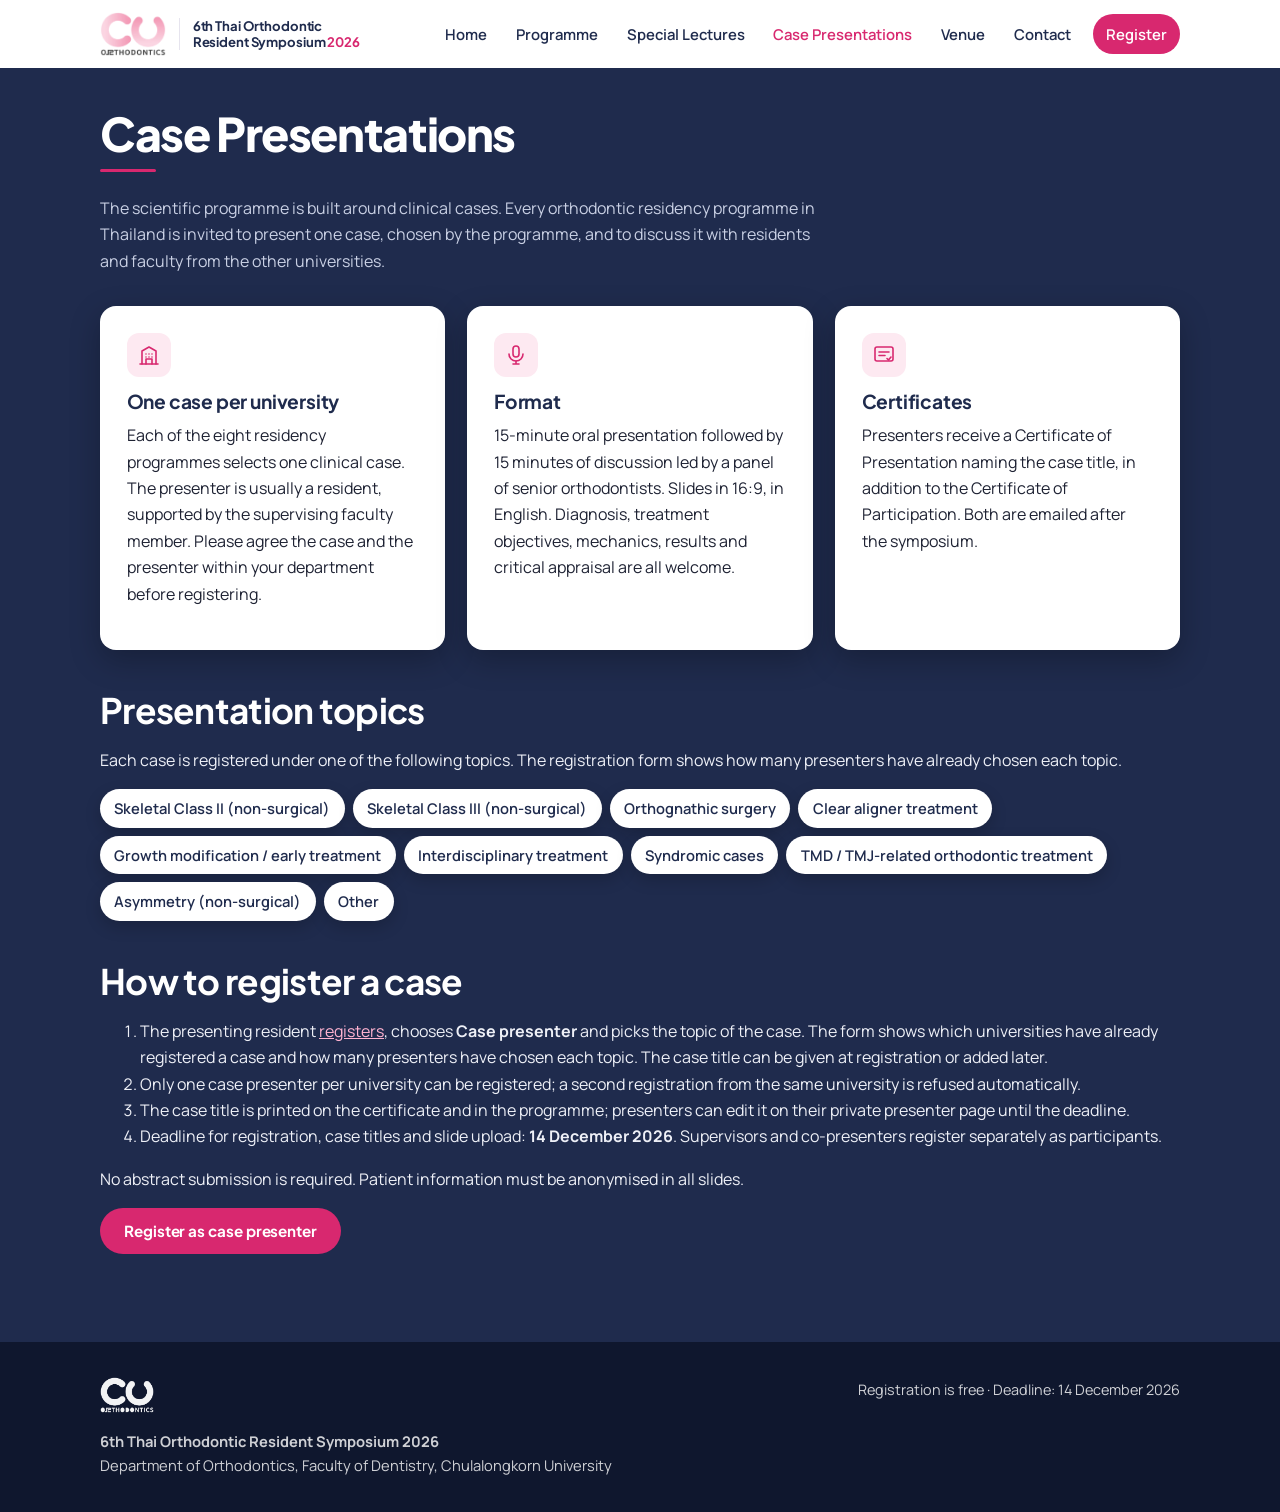
==== call.html @ 27dbf8e5 "Position options: Higher Graduate Diploma years 1-3 Co-Authored-By: Claude Fable 5.1 <noreply@anthro" ====
<!DOCTYPE html>
<html lang="en">
<head>
<meta charset="utf-8">
<meta name="viewport" content="width=device-width, initial-scale=1">
<title>Case Presentations · 6th Thai Orthodontic Resident Symposium 2026</title>
<meta name="description" content="6th Thai Orthodontic Resident Symposium 2026, Department of Orthodontics, Faculty of Dentistry, Chulalongkorn University. Free registration.">
<link rel="icon" type="image/png" href="assets/favicon.png">
<link rel="preconnect" href="https://fonts.googleapis.com">
<link href="https://fonts.googleapis.com/css2?family=Plus+Jakarta+Sans:wght@500;600;700;800&family=Manrope:wght@400;500;600;700&family=Cormorant+Garamond:ital,wght@0,600;1,500&display=swap" rel="stylesheet">
<script>if(!matchMedia("(prefers-reduced-motion: reduce)").matches&&"IntersectionObserver" in window){document.documentElement.classList.add("js");setTimeout(function(){document.documentElement.classList.remove("js")},3000)}</script>
<link rel="stylesheet" href="css/style.css?v=20261009a">
</head>
<body>
<header class="site-header">
  <div class="wrap nav-wrap">
    <a class="brand" href="index.html"><img src="assets/orthocu-600.png" alt="OrthoCU, Department of Orthodontics, Chulalongkorn University"><span>6th Thai Orthodontic<br>Resident Symposium <b>2026</b></span></a>
    <button class="nav-toggle" aria-label="Menu" aria-expanded="false"><svg viewBox="0 0 24 24" width="22" height="22" fill="none" stroke="currentColor" stroke-width="2" stroke-linecap="round" aria-hidden="true"><path d="M4 7h16M4 12h16M4 17h16"/></svg></button>
    <nav class="nav">
      <a href="index.html">Home</a>
      <a href="programme.html">Programme</a>
      <a href="speakers.html">Special Lectures</a>
      <a href="call.html">Case Presentations</a>
      <a href="venue.html">Venue</a>
      <a href="contact.html">Contact</a>
      <a href="register.html" class="btn-nav">Register</a>
    </nav>
  </div>
</header>
<section class="page-title"><div class="wrap">
  <h1>Case Presentations</h1>
  <p>The scientific programme is built around clinical cases. Every orthodontic residency programme in Thailand is invited to present one case, chosen by the programme, and to discuss it with residents and faculty from the other universities.</p>
</div></section>
<section style="padding-top:0"><div class="wrap">
  <div class="grid reveal-group">
    <div class="card"><div class="icon"><svg class="ico" viewBox="0 0 24 24" fill="none" stroke="currentColor" stroke-width="1.6" stroke-linecap="round" stroke-linejoin="round" aria-hidden="true"><path d="M3 21h18"/><path d="M5 21V8l7-4 7 4v13"/><path d="M9 21v-5h6v5"/><path d="M9 11h.01M12 11h.01M15 11h.01M9 14h.01M12 14h.01M15 14h.01"/></svg></div><h3>One case per university</h3>
      <p>Each of the eight residency programmes selects one clinical case. The presenter is usually a resident, supported by the supervising faculty member. Please agree the case and the presenter within your department before registering.</p></div>
    <div class="card"><div class="icon"><svg class="ico" viewBox="0 0 24 24" fill="none" stroke="currentColor" stroke-width="1.6" stroke-linecap="round" stroke-linejoin="round" aria-hidden="true"><rect x="9" y="3" width="6" height="11" rx="3"/><path d="M5 11a7 7 0 0 0 14 0"/><path d="M12 18v3M9 21h6"/></svg></div><h3>Format</h3>
      <p>15-minute oral presentation followed by 15 minutes of discussion led by a panel of senior orthodontists. Slides in 16:9, in English. Diagnosis, treatment objectives, mechanics, results and critical appraisal are all welcome.</p></div>
    <div class="card"><div class="icon"><svg class="ico" viewBox="0 0 24 24" fill="none" stroke="currentColor" stroke-width="1.6" stroke-linecap="round" stroke-linejoin="round" aria-hidden="true"><rect x="3" y="4" width="18" height="14" rx="2"/><path d="M7 9h10M7 12.5h6"/><path d="M15 15.5l1.5 1.5L19 14"/></svg></div><h3>Certificates</h3>
      <p>Presenters receive a Certificate of Presentation naming the case title, in addition to the Certificate of Participation. Both are emailed after the symposium.</p></div>
  </div>

  <h2 style="margin-top:2.5rem">Presentation topics</h2>
  <p>Each case is registered under one of the following topics. The registration form shows how many presenters have already chosen each topic.</p>
  <ul class="topics">
    <li>Skeletal Class II (non-surgical)</li>
    <li>Skeletal Class III (non-surgical)</li>
    <li>Orthognathic surgery</li>
    <li>Clear aligner treatment</li>
    <li>Growth modification / early treatment</li>
    <li>Interdisciplinary treatment</li>
    <li>Syndromic cases</li>
    <li>TMD / TMJ-related orthodontic treatment</li>
    <li>Asymmetry (non-surgical)</li>
    <li>Other</li>
  </ul>

  <h2 style="margin-top:2.5rem">How to register a case</h2>
  <ol>
    <li>The presenting resident <a href="register.html">registers</a>, chooses <strong>Case presenter</strong> and picks the topic of the case. The form shows which universities have already registered a case and how many presenters have chosen each topic. The case title can be given at registration or added later.</li>
    <li>Only one case presenter per university can be registered; a second registration from the same university is refused automatically.</li>
    <li>The case title is printed on the certificate and in the programme; presenters can edit it on their private presenter page until the deadline.</li>
    <li>Deadline for registration, case titles and slide upload: <strong><span data-config="CASE_TITLE_DEADLINE"></span></strong>. Supervisors and co-presenters register separately as participants.</li>
  </ol>
  <p>No abstract submission is required. Patient information must be anonymised in all slides.</p>
  <p><a class="btn navy" href="register.html">Register as case presenter</a></p>
</div></section>
<footer class="site-footer">
  <div class="wrap">
    <div>
      <img class="footer-logo" src="assets/orthocu-white.png" alt="OrthoCU"><br>
      <strong>6th Thai Orthodontic Resident Symposium 2026</strong><br>
      Department of Orthodontics, Faculty of Dentistry, Chulalongkorn University
    </div>
    <div>
      <span data-contact>Questions? <a data-mailto href="#"></a><br></span>
      <span class="small">Registration is free · Deadline: <span data-config="REGISTRATION_DEADLINE"></span></span>
    </div>
  </div>
</footer>
<script src="js/config.js?v=20261009a"></script>
<script src="js/main.js?v=20261009a"></script>

</body>
</html>
---- css/style.css ----
/* 6th Thai Orthodontic Resident Symposium 2026 — shared stylesheet. Colours match the certificate design. */
:root {
  /* Poster palette: hot pink + deep navy. Older presets remain below for the prototype switcher. */
  --navy: #1f2b4d;        /* primary: deep navy (headings, table headers, nav button) */
  --navy-dark: #141d36;
  --pink: #d8286f;        /* hot pink accent (poster), deep enough for white text */
  --pink-deep: #b8135e;   /* pink for small text on white or blush */
  --pink-soft: #ffb3d1;
  --gold: #d8286f;        /* primary call-to-action now pink, as on the poster */
  --cream: #fffbf9;
  --blush: #fde9f1;
  --ink: #1e2233;
  --muted: #5f6478;
  --line: #e6e4ee;
  --bg: #f7f7fb;
  --error: #b3261e;
  --ok: #1e7f4f;
  --hero-a: #c9175e; --hero-b: #dc2f7a; --hero-c: #e6549a;   /* pink header band, like the poster (no pastel end) */
  --footer: #141d36;
  --soft: #ffc2da;
  --radius: 14px;
  --shadow: 0 6px 24px rgba(31, 43, 77, .12);
}
/* ---- variant: same pink & navy on a light page (data-theme="light"); the default (no attribute) is the poster layout with a navy page ---- */
html[data-theme="light"] { --hero-a: #c9175e; --hero-b: #dc2f7a; --hero-c: #e6549a; }
html[data-theme="light"] .hero .btn { background: var(--navy); }
html[data-theme="light"] .btn.navy { background: var(--pink); }
html[data-theme="light"] th { background: var(--pink); }
html[data-theme="light"] .site-header a, html[data-theme="light"] .brand { color: var(--navy); }
html[data-theme="light"] .nav a.active { color: var(--pink); }
html[data-theme="light"] .nav a.btn-nav { background: var(--pink); color: #fff; }

* { box-sizing: border-box; }
html { scroll-behavior: smooth; }
body {
  margin: 0; color: var(--ink); background: var(--bg);
  font: 16px/1.65 "Manrope", -apple-system, BlinkMacSystemFont, "Segoe UI", Roboto, Helvetica, Arial, sans-serif;
}
h1, h2, h3 { font-family: "Plus Jakarta Sans", "Manrope", -apple-system, sans-serif; color: var(--navy); line-height: 1.12; margin: 0 0 .5em; letter-spacing: -0.02em; }
h1 { font-size: clamp(2rem, 4vw, 2.9rem); font-weight: 800; letter-spacing: -0.03em; }
.hero h1 .year { color: var(--soft); font-weight: 600; }
h2 { font-size: clamp(1.6rem, 3.2vw, 2.2rem); font-weight: 700; }
h3 { font-size: 1.2rem; font-weight: 700; letter-spacing: -0.01em; }
p { margin: 0 0 1em; }
a { color: var(--navy); }
.wrap { width: min(1080px, 92%); margin: 0 auto; }
.muted { color: var(--muted); }
.small { font-size: .9rem; }

/* header / nav */
.site-header { background: #fff; border-bottom: 1px solid var(--line); position: sticky; top: 0; z-index: 20; }
.nav-wrap { display: flex; align-items: center; justify-content: space-between; min-height: 68px; gap: 1rem; }
.brand { display: flex; align-items: center; gap: .8rem; text-decoration: none; color: var(--navy); font-family: "Plus Jakarta Sans", sans-serif; font-size: .82rem; font-weight: 700; letter-spacing: -0.01em; line-height: 1.2; }
.brand span { padding-left: .8rem; border-left: 1px solid var(--line); }
.brand img { height: 44px; width: auto; }
.brand b { color: var(--pink); font-weight: 700; }
.nav { display: flex; gap: .2rem; align-items: center; }
.nav a { text-decoration: none; color: var(--navy); padding: .5rem .8rem; border-radius: 999px; font-weight: 600; font-size: .93rem; }
.nav a:hover { background: var(--bg); }
.nav a.active { color: var(--pink); }
.nav a.btn-nav { background: var(--navy); color: #fff; margin-left: .4rem; }
.nav a.btn-nav:hover { background: var(--navy-dark); }
.nav-toggle { display: none; align-items: center; justify-content: center; width: 44px; height: 40px; padding: 0; background: none; border: 1px solid var(--line); border-radius: 8px; color: var(--navy); cursor: pointer; }
.nav-toggle svg { display: block; }
@media (max-width: 960px) {
  .brand { font-size: .78rem; max-width: 70%; }
  .brand img { height: 38px; }
  .nav-toggle { display: flex; }
  .nav { display: none; position: absolute; left: 0; right: 0; top: 100%; background: #fff; flex-direction: column; align-items: stretch; padding: .6rem 4%; border-bottom: 1px solid var(--line); box-shadow: var(--shadow); }
  .nav.open { display: flex; }
  .nav a.btn-nav { margin: .4rem 0 0; text-align: center; }
}

/* hero */
.hero { background: linear-gradient(135deg, var(--hero-a) 0%, var(--hero-b) 55%, var(--hero-c) 100%); color: #fff; padding: clamp(3rem, 8vw, 6rem) 0; position: relative; overflow: hidden; }
.hero::after { display: none; }
.hero .eyebrow { text-transform: uppercase; letter-spacing: .18em; font-size: .74rem; font-weight: 600; color: var(--soft); margin-bottom: 1.1rem; }
.hero h1 { color: #fff; }
.hero .lead { font-size: 1.15rem; max-width: 620px; color: rgba(255,255,255,.88); font-weight: 400; }
.hero .meta { display: flex; flex-wrap: wrap; gap: 1.6rem; margin: 1.6rem 0 2rem; font-size: 1.05rem; }
.hero .meta span { display: flex; gap: .5rem; align-items: center; }
.btn { display: inline-block; text-align: center; line-height: 1.3; padding: .8rem 1.5rem; border-radius: 999px; background: var(--gold); color: #fff; font-weight: 700; font-family: "Plus Jakarta Sans", sans-serif; text-decoration: none; border: 0; cursor: pointer; font-size: .95rem; letter-spacing: -0.005em; }
.btn:hover { background: #c92a6d; }
.btn.secondary { background: transparent; border: 1.5px solid rgba(255,255,255,.7); color: #fff; }
.btn.outline { background: #fff; border: 1.5px solid var(--navy); color: var(--navy); }
.btn.outline:hover { background: var(--blush); }
.btn.danger { background: #b3261e; color: #fff; }
.btn.danger:hover { background: #8f1d17; }
.btn.small { padding: .45rem .9rem; font-size: .88rem; }
.stack-btns { display: grid; gap: .5rem; }
form.reg fieldset { min-width: 0; }                                   /* fieldsets default to min-content width and can overflow on phones */
input[type=file] { width: 100%; max-width: 100%; }
#presenterForm, #attendanceCard { margin-top: 1.6rem; }
.refreshing { opacity: .6; font-size: .85rem; }
.stack-btns .btn { width: 100%; }
.row { display: grid; grid-template-columns: 1fr 1fr 1fr; gap: 1rem; }
@media (max-width: 600px) { .row { grid-template-columns: 1fr; } }
.hero-actions { display: flex; flex-wrap: wrap; gap: .6rem; align-items: center; }
.btn.secondary:hover { background: rgba(255,255,255,.12); }
.btn.navy { background: var(--navy); }
.btn.navy:hover { background: var(--navy-dark); }
.btn[disabled] { opacity: .6; cursor: wait; }

/* sections & cards */
section { padding: clamp(2.5rem, 6vw, 4.5rem) 0; }
section.alt { background: var(--blush); border-top: 1px solid var(--line); border-bottom: 1px solid var(--line); }
.section-title { text-align: center; margin-bottom: 2rem; }
.section-title .rule { width: 60px; height: 3px; background: linear-gradient(90deg, var(--pink), var(--gold)); margin: .6rem auto 0; }
.grid { display: grid; gap: 1.4rem; grid-template-columns: repeat(auto-fit, minmax(240px, 1fr)); }
.card { background: #fff; border: 1px solid var(--line); border-radius: 16px; padding: 1.6rem; box-shadow: var(--shadow); }
.card h3 { margin-top: 0; }
.card .icon { width: 44px; height: 44px; border-radius: 12px; background: var(--blush); color: var(--pink); display: flex; align-items: center; justify-content: center; margin-bottom: .9rem; }
.card .icon .ico { width: 24px; height: 24px; }
.hero .meta .ico { width: 18px; height: 18px; color: var(--soft); flex: none; }
.page-title { padding: 2.5rem 0 1rem; }
.page-title p { color: var(--muted); max-width: 720px; }

/* tables */
table { width: 100%; border-collapse: collapse; background: #fff; border-radius: var(--radius); overflow: hidden; box-shadow: var(--shadow); }
th, td { padding: .8rem 1rem; text-align: left; border-bottom: 1px solid var(--line); vertical-align: top; }
th { background: var(--navy-dark); color: #fff; font-weight: 700; font-family: "Plus Jakarta Sans", sans-serif; font-size: .92rem; border-bottom: 0; }
table.dates th { width: 42%; }
tr:last-child td { border-bottom: 0; }
td.time { white-space: nowrap; color: var(--muted); width: 8.5rem; }
.table-wrap { overflow-x: auto; }

/* forms */
.form-layout { display: grid; grid-template-columns: minmax(0, 1fr) 320px; gap: 2rem; align-items: start; }
@media (max-width: 900px) { .form-layout { grid-template-columns: 1fr; } .preview { position: static !important; order: -1; } .cert-preview { max-width: 420px; margin: 0 auto; } }
form.reg { background: #fff; border: 1px solid var(--line); border-radius: var(--radius); padding: 1.8rem; box-shadow: var(--shadow); }
fieldset { border: 0; padding: 0; margin: 0 0 1.6rem; }
legend { font-family: "Plus Jakarta Sans", sans-serif; font-size: 1.15rem; color: var(--navy); font-weight: 700; margin-bottom: .8rem; letter-spacing: -0.01em; }
.row { display: grid; gap: 1rem; grid-template-columns: repeat(auto-fit, minmax(200px, 1fr)); margin-bottom: 1rem; }
.field { display: flex; flex-direction: column; gap: .3rem; margin-bottom: 1rem; }
.row .field { margin-bottom: 0; }
label { font-weight: 600; font-size: .92rem; }
label .req { color: var(--error); }
.hint { font-size: .85rem; color: var(--muted); }
input[type=text], input[type=email], input[type=tel], select, textarea {
  font: inherit; padding: .65rem .8rem; border: 1px solid #c9ced6; border-radius: 8px; background: #fff; color: var(--ink); width: 100%;
}
input:focus, select:focus, textarea:focus { outline: 2px solid rgba(142,42,85,.25); border-color: var(--navy); }
input.invalid, select.invalid { border-color: var(--error); }
.radios { display: grid; gap: .6rem; }
.radios label { display: flex; gap: .6rem; align-items: flex-start; font-weight: 500; padding: .7rem .9rem; border: 1px solid var(--line); border-radius: 8px; cursor: pointer; }
.radios label:has(input:checked) { border-color: var(--navy); background: var(--blush); }
.radios input { margin-top: .25rem; }
.check { display: flex; gap: .6rem; align-items: flex-start; font-weight: 500; }
.check input { margin-top: .3rem; }
.field-error { color: var(--error); font-size: .85rem; display: none; }
.field.show-error .field-error { display: block; }
[hidden] { display: none !important; }
.hp { position: absolute; left: -9999px; top: -9999px; height: 0; width: 0; opacity: 0; }

/* certificate preview */
.preview { position: sticky; top: 90px; }
.cert-preview { background: var(--cream); border: 3px double var(--navy); padding: 1.4rem 1rem; text-align: center; border-radius: 4px; }
.cert-preview .org { font-size: .62rem; letter-spacing: .18em; text-transform: uppercase; color: var(--navy); margin-bottom: .6rem; }
.cert-preview .ct { font-family: "Cormorant Garamond", Georgia, serif; font-size: 1.25rem; color: var(--navy); font-weight: 600; }
.cert-preview .lead-line { font-style: italic; font-size: .8rem; color: #555; margin: .5rem 0 .2rem; }
.cert-preview .pname { font-family: "Cormorant Garamond", Georgia, serif; font-size: 1.6rem; color: var(--navy); font-weight: 600; min-height: 1.4em; word-break: break-word; }
.cert-preview .puni { font-style: italic; color: #444; font-size: .95rem; min-height: 1.3em; }
.cert-preview .placeholder { color: #aaa; }

/* status boxes */
.notice { padding: .9rem 1rem; border-radius: 8px; margin-bottom: 1rem; border: 1px solid; }
.notice.error { background: #fdecea; border-color: #f2b8b5; color: var(--error); }
.notice.info { background: var(--blush); border-color: #e8c9d6; color: var(--navy); }
.success { background: #fff; border: 1px solid var(--line); border-radius: var(--radius); padding: 2rem; box-shadow: var(--shadow); }
.success .big { font-size: 1.8rem; color: var(--ok); font-family: "Plus Jakarta Sans", sans-serif; font-weight: 700; }
.success dl { display: grid; grid-template-columns: max-content 1fr; gap: .4rem 1.2rem; margin: 1rem 0; }
.success dt { color: var(--muted); }
.success dd { margin: 0; font-weight: 600; }
.closed { text-align: center; padding: 3rem 1rem; }

/* footer */
.site-footer { background: var(--footer); color: rgba(255,255,255,.8); padding: 2.2rem 0; margin-top: 2rem; font-size: .92rem; }
.site-footer .wrap { display: flex; flex-wrap: wrap; justify-content: space-between; gap: 1rem; }
.site-footer a { color: var(--soft); }

/* ---- motion (subtle; disabled for users who prefer reduced motion) ---- */
.hero .eyebrow, .hero h1, .hero .lead, .hero .meta, .hero .hero-actions, .hero .countdown {
  animation: rise .7s cubic-bezier(.2,.7,.2,1) both;
}
.hero h1 { animation-delay: .08s; }
.hero .lead { animation-delay: .16s; }
.hero .meta { animation-delay: .24s; }
.hero .hero-actions { animation-delay: .32s; }
.hero .countdown { animation-delay: .4s; }
@keyframes rise { from { opacity: 0; transform: translateY(14px); } to { opacity: 1; transform: none; } }
.hero::after { animation: drift 18s ease-in-out infinite alternate; }
@keyframes drift { from { transform: translate(0, 0) scale(1); } to { transform: translate(-30px, -20px) scale(1.06); } }

.reveal { opacity: 0; transform: translateY(18px); transition: opacity .6s ease, transform .6s cubic-bezier(.2,.7,.2,1); }
.reveal.in { opacity: 1; transform: none; }
.card { transition: transform .25s ease, box-shadow .25s ease; }
.card:hover { transform: translateY(-4px); box-shadow: 0 14px 34px rgba(142, 42, 85, .16); }
.btn { transition: background .2s ease, transform .15s ease; }
.btn:hover { transform: translateY(-1px); }
.nav a { transition: background .2s ease, color .2s ease; }
.section-title .rule { transform-origin: center; transition: transform .6s ease .2s; }
.reveal:not(.in) .section-title .rule { transform: scaleX(0); }

.countdown { display: flex; gap: .8rem; margin-top: 2rem; }
.countdown div { background: rgba(255,255,255,.12); border: 1px solid rgba(255,255,255,.22); border-radius: 10px; padding: .6rem .9rem; min-width: 72px; text-align: center; backdrop-filter: blur(4px); }
.countdown b { display: block; font-family: "Plus Jakarta Sans", sans-serif; font-size: 1.6rem; line-height: 1; font-weight: 700; font-variant-numeric: tabular-nums; }
.countdown span { font-size: .7rem; letter-spacing: .12em; text-transform: uppercase; color: rgba(255,255,255,.8); }
.countdown b.tick { animation: tick .35s ease; }
@keyframes tick { from { transform: translateY(-4px); opacity: .4; } to { transform: none; opacity: 1; } }

@media (prefers-reduced-motion: reduce) {
  .hero *, .hero::after, .reveal, .card, .btn, .countdown b { animation: none !important; transition: none !important; opacity: 1 !important; transform: none !important; }
}

/* ---- small screens ---- */
@media (max-width: 600px) {
  .hero { padding: 2.6rem 0 4.2rem; }
  .hero .meta { gap: .7rem; margin: 1.3rem 0 1.5rem; }
  .hero-actions { flex-direction: column; align-items: stretch; }
  .hero-actions .btn { text-align: center; }
  .countdown { gap: .5rem; }
  .countdown div { min-width: 0; flex: 1; padding: .55rem .4rem; }
  .countdown b { font-size: 1.35rem; }
  section { padding: 2.2rem 0; }
  form.reg { padding: 1.2rem; }
  .row { grid-template-columns: 1fr; }
  .row .field[style*="max-width"] { max-width: none !important; }
  th, td { padding: .65rem .7rem; font-size: .92rem; }
  .site-footer .wrap { flex-direction: column; }
  .success dl { grid-template-columns: 1fr; gap: .1rem .5rem; }
  .success dt { margin-top: .5rem; }
}

/* programme table becomes stacked cards on phones */
@media (max-width: 600px) {
  table.stack, table.stack tbody, table.stack tr, table.stack td { display: block; width: 100%; }
  table.stack thead { display: none; }
  table.stack tr { padding: .8rem 1rem; border-bottom: 1px solid var(--line); }
  table.stack tr:last-child { border-bottom: 0; }
  table.stack td { padding: 0; border: 0; }
  table.stack td.time { width: auto; font-size: .78rem; font-weight: 700; letter-spacing: .06em; color: var(--pink); margin-bottom: .2rem; }
  table.stack td:nth-child(3):not(:empty) { color: var(--muted); font-size: .92rem; margin-top: .15rem; }
}

/* case pick list */
.case-list { list-style: none; margin: .6rem 0 0; padding: 0; display: grid; gap: .45rem; }
.case-list li { display: flex; justify-content: space-between; align-items: center; gap: .8rem; padding: .6rem .8rem; border: 1px solid var(--line); border-radius: 10px; background: #fff; cursor: pointer; font-size: .92rem; transition: border-color .2s, background .2s; }
.case-list li:hover { border-color: var(--pink); }
.case-list.status li { cursor: default; }
.case-list .case-title { display: flex; flex-direction: column; gap: .15rem; }
.case-list .others { font-size: .8rem; color: var(--muted); font-weight: 500; }
ul.topics { list-style: none; padding: 0; margin: .8rem 0 0; display: flex; flex-wrap: wrap; gap: .5rem; }
ul.topics li { background: #fff; color: var(--navy); border-radius: 999px; padding: .45rem .9rem; font-weight: 600; font-size: .92rem; box-shadow: 0 6px 16px rgba(0,0,0,.18); }
.case-list.status li.na .case-title { color: var(--muted); }
.case-list.status li:hover { border-color: var(--line); }
.case-list li.selected { border-color: var(--navy); background: var(--blush); }
.case-list .badge { flex: none; font-size: .72rem; font-weight: 700; letter-spacing: .03em; padding: .25rem .6rem; border-radius: 999px; white-space: nowrap; }
.badge.free { background: #e6f4ec; color: var(--ok); }
.badge.taken { background: #fde9f1; color: var(--navy); }
.badge.na { background: #eee; color: #777; }
@media (max-width: 600px) { .case-list li { flex-direction: column; align-items: flex-start; gap: .3rem; } }

/* presenter page */
.notice.ok { background: #e6f4ec; border-color: #bfe3cd; color: var(--ok); }
dl.details { display: grid; grid-template-columns: max-content 1fr; gap: .35rem 1rem; margin: 0 0 1.2rem; font-size: .95rem; }
dl.details dt { color: var(--muted); } dl.details dd { margin: 0; font-weight: 600; }
textarea { resize: vertical; }
input[type=file] { font: inherit; font-size: .92rem; padding: .5rem 0; }
.progress { height: 6px; background: var(--line); border-radius: 999px; overflow: hidden; margin-top: .8rem; }
.progress div { height: 100%; width: 0; background: linear-gradient(90deg, var(--navy), var(--pink)); transition: width .4s ease; }
.cert-preview .pbody { font-size: .78rem; color: #333; margin-top: .6rem; line-height: 1.4; }
.cert-preview .pbody em { color: var(--navy); font-weight: 600; }
.checklist { margin-top: 1rem; padding: 1.1rem 1.2rem; }
.checklist h3 { font-size: 1rem; margin-bottom: .5rem; }
.checklist ul { list-style: none; margin: 0 0 .6rem; padding: 0; display: grid; gap: .35rem; font-size: .92rem; }
.checklist .dot { display: inline-block; width: 12px; height: 12px; border-radius: 50%; border: 2px solid var(--line); vertical-align: -1px; margin-right: .4rem; }
.checklist li.done { color: var(--ok); } .checklist li.done .dot { background: var(--ok); border-color: var(--ok); }

/* venue & travel */
.venue-grid { display: grid; grid-template-columns: minmax(0, 1fr) minmax(0, 1.3fr); gap: 1.6rem; align-items: stretch; }
@media (max-width: 900px) { .venue-grid { grid-template-columns: 1fr; } }
.map-wrap { border-radius: 16px; overflow: hidden; box-shadow: var(--shadow); min-height: 320px; background: var(--blush); }
.map-wrap iframe { width: 100%; height: 100%; min-height: 320px; border: 0; display: block; }
.thai-address { background: var(--blush); border-radius: 10px; padding: .7rem .9rem; font-size: 1.05rem; line-height: 1.5; }
.price { font-weight: 700; color: var(--navy); letter-spacing: .05em; }
table.hotels td:last-child { white-space: nowrap; }
table.hotels td:last-child a { margin: 0 .1rem; }
@media (max-width: 600px) {
  table.stack td[data-label]:not([data-label=""])::before { content: attr(data-label); display: block; font-size: .72rem; letter-spacing: .06em; text-transform: uppercase; color: var(--muted); margin-top: .35rem; }
  table.hotels td:first-child::before { display: none !important; }
  table.hotels td:last-child { margin-top: .4rem; }
}

table.hotels tr.group td { background: var(--blush); color: var(--navy); font-weight: 700; font-size: .85rem; letter-spacing: .04em; text-transform: uppercase; padding: .55rem 1rem; }
@media (max-width: 600px) { table.hotels tr.group { padding: 0; } table.hotels tr.group td { padding: .5rem 1rem; } }

.stay-grid { display: grid; grid-template-columns: repeat(auto-fit, minmax(280px, 1fr)); gap: 1.4rem; }

/* hero illustration: maxillary arch with brackets and archwire */
.hero .wrap { position: relative; z-index: 1; }
.hero-art { position: absolute; right: -8%; top: 50%; transform: translateY(-50%); width: min(64%, 720px); color: #fff; opacity: .30; pointer-events: none; z-index: 0; }
.hero .wrap > *:not(.hero-art) { position: relative; z-index: 1; }
.hero-art .arch { width: 100%; height: auto; display: block; }
.hero-art .teeth rect, .hero-art .teeth path { stroke-dasharray: 1; stroke-dashoffset: 1; animation: draw .9s cubic-bezier(.4,0,.2,1) forwards; animation-delay: calc(.15s + var(--i, 0) * .06s); }
.hero-art .brackets rect, .hero-art .brackets path { stroke: var(--soft); stroke-dasharray: 1; stroke-dashoffset: 1; animation: draw .5s ease forwards; animation-delay: calc(1.1s + var(--i, 0) * .05s); }
.hero-art .wire { stroke: var(--soft); stroke-dasharray: 1; stroke-dashoffset: 1; animation: draw 1.8s cubic-bezier(.4,0,.2,1) forwards; animation-delay: 1.8s; }
.hero-art .midline { opacity: 0; animation: fadein .8s ease forwards; animation-delay: 3.2s; }
@keyframes draw { to { stroke-dashoffset: 0; } }
@keyframes fadein { to { opacity: .35; } }
@media (max-width: 1100px) { .hero-art { width: 60%; opacity: .26; right: -12%; } }
@media (max-width: 900px) {
  /* big watermark behind the text, anchored to the right edge so about half the arch shows */
  .hero-art { position: absolute; right: -52vw; top: 8%; transform: none; width: 120vw; opacity: .26; }
}
@media (max-width: 600px) {
  .hero-art { right: -58vw; top: 6%; width: 130vw; opacity: .24; }
}
@media (prefers-reduced-motion: reduce) { .hero-art * { animation: none !important; stroke-dashoffset: 0 !important; opacity: 1; } }

.form-layout.single { grid-template-columns: minmax(0, 760px); justify-content: center; }

.footer-logo { height: 36px; width: auto; opacity: .95; margin-bottom: .6rem; }

/* inner pages: title band entrance (same motion as the hero) */
.page-title h1, .page-title p { animation: rise .7s cubic-bezier(.2,.7,.2,1) both; }
.page-title p { animation-delay: .1s; }
.page-title h1::after { content: ""; display: block; width: 56px; height: 3px; margin-top: .55rem; border-radius: 2px; background: linear-gradient(90deg, var(--pink), var(--gold)); transform-origin: left; animation: grow .6s ease .35s both; }
@keyframes grow { from { transform: scaleX(0); } to { transform: scaleX(1); } }
table.stack tbody tr.reveal { transform: translateY(10px); }
table.stack tbody tr.reveal.in { transform: none; }
@media (prefers-reduced-motion: reduce) { .page-title h1, .page-title p, .page-title h1::after { animation: none !important; } }

/* hide animated items from the first paint (only when the reveal script will run; html.js is dropped after 3 s as a safety net) */
.js :is(section:not(.hero):not(.page-title) .wrap > *, .card, table.stack tbody tr, form.reg fieldset, .checklist):not(.in):not(.noanim) { opacity: 0; }

/* speakers */
.speakers { display: grid; grid-template-columns: repeat(auto-fit, minmax(300px, 1fr)); gap: 1.6rem; }
.speaker { text-align: center; padding: 2rem 1.6rem 1.8rem; }
.speaker .photo { width: 150px; height: 150px; border-radius: 50%; margin: 0 auto 1rem; overflow: hidden; border: 5px solid var(--pink); box-shadow: 0 8px 24px rgba(230,53,127,.25); background: var(--blush); display: flex; align-items: center; justify-content: center; font-family: "Plus Jakarta Sans", sans-serif; font-weight: 800; font-size: 2.4rem; color: var(--pink); }
.speaker .photo { position: relative; }
.speaker .photo img { position: absolute; inset: 0; width: 100%; height: 100%; object-fit: cover; object-position: 50% 30%; display: block; border-radius: 50%; }
.pill { display: inline-block; background: var(--pink); color: #fff; font-size: .72rem; font-weight: 700; letter-spacing: .08em; text-transform: uppercase; padding: .3rem .8rem; border-radius: 999px; margin-bottom: .6rem; }
.speaker h3 { font-size: 1.35rem; margin-bottom: .1rem; }
.speaker .deg { color: var(--muted); font-weight: 600; margin-bottom: .6rem; }
.speaker .aff { font-size: .9rem; color: var(--muted); line-height: 1.5; margin: 0 0 1rem; }
.speaker .talk { background: var(--blush); border-radius: 12px; padding: .9rem 1rem; font-weight: 600; color: var(--navy); }
.speaker .talk small { display: block; font-weight: 600; font-size: .72rem; letter-spacing: .08em; text-transform: uppercase; color: var(--pink); margin-bottom: .3rem; }
.speaker .time { margin-top: .9rem; font-size: .9rem; color: var(--muted); }
.hero .pill { background: rgba(255,255,255,.16); border: 1px solid rgba(255,255,255,.35); }
table.stack tr.block td { background: var(--blush); }
table.stack tr.block td.time { color: var(--pink); font-weight: 700; }

/* =====================================================================
   Poster layout (default theme only): pink header band, navy page body,
   white panels. Applies when no data-theme attribute is set on <html>.
   ===================================================================== */
html:not([data-theme]) body { background: var(--navy); color: #eef0f7; }
html:not([data-theme]) section.alt { background: #243459; border-color: rgba(255,255,255,.08); }
html:not([data-theme]) h1, html:not([data-theme]) h2 { color: #fff; }
html:not([data-theme]) .page-title p { color: #c9d0e4; }
html:not([data-theme]) .muted, html:not([data-theme]) .hint { color: #b9c2da; }
html:not([data-theme]) :is(.card, form.reg, table, .success, .notice) :is(.muted, .hint) { color: var(--muted); }
html:not([data-theme]) a { color: var(--pink-soft); }
html:not([data-theme]) :is(.card, form.reg, table, .success) { color: var(--ink); }
html:not([data-theme]) :is(.card, form.reg, table, .success) a { color: var(--pink); }
html:not([data-theme]) .site-header { border-bottom: 0; }
html:not([data-theme]) .hero { background: linear-gradient(120deg, rgba(201,23,94,.78) 0%, rgba(220,47,122,.62) 55%, rgba(230,84,154,.55) 100%), url(../assets/hero-sign.webp?v=2) calc(50% + 450px) 100% / auto 88% no-repeat #d8286f; padding-bottom: clamp(5rem, 12vw, 8.5rem); }
@media (min-width: 901px) { html:not([data-theme]) .hero-art { display: none; } }   /* the sign panel takes the arch's place on wide screens */
@media (max-width: 900px) { html:not([data-theme]) .hero { background-size: auto 46%; background-position: right -12% top 6%; } html:not([data-theme]) .hero-art { display: none; } }   /* phones/tablets: sign panel top-right behind the title, arch off to keep it calm */
html:not([data-theme]) .hero-art { opacity: .1; }
.hero { border-bottom: 2px solid var(--navy); }   /* hides the sub-pixel seam under the wave */
html[data-theme="light"] .hero { border-bottom-color: var(--bg); }
.hero-wave { position: absolute; left: 0; right: 0; bottom: -1px; width: 100%; height: clamp(44px, 6.5vw, 90px); display: block; fill: var(--navy); z-index: 0; pointer-events: none; overflow: visible; }
.hero-wave .wire-brackets { filter: drop-shadow(0 1px 2px rgba(0,0,0,.25)); }
html[data-theme="light"] .hero-wave { fill: var(--bg); }
/* poster-style date band (home) */
.glance { padding: 0; margin-top: -1.2rem; position: relative; z-index: 2; }
@media (max-width: 900px) { .glance { margin-top: 1.1rem; } }   /* keep the date band clear of the bracket wire on phones/tablets */
.date-band { background: linear-gradient(120deg, #f7bcd3 0%, #ef8ab7 55%, #e8659f 100%); border-radius: 22px; padding: 1.3rem 1.3rem 1.2rem; color: var(--navy); box-shadow: 0 14px 34px rgba(0,0,0,.28); }
.date-head { display: flex; align-items: center; justify-content: center; gap: .9rem; margin-bottom: 1rem; }
.date-head .day { font-family: "Plus Jakarta Sans", sans-serif; font-weight: 800; font-size: clamp(3.2rem, 8vw, 4.6rem); line-height: .9; color: var(--pink-deep); }
.date-head strong { display: block; font-family: "Plus Jakarta Sans", sans-serif; font-weight: 800; font-size: clamp(1.4rem, 3.4vw, 2rem); line-height: 1.1; color: var(--navy); }
.date-head span { display: block; font-size: .95rem; color: var(--navy); opacity: .85; }
.sessions { display: grid; grid-template-columns: repeat(auto-fit, minmax(260px, 1fr)); gap: .9rem; }
.session { display: flex; gap: .9rem; align-items: center; background: #fff; border-radius: 16px; padding: .9rem 1rem; text-decoration: none; color: var(--ink); transition: transform .2s, box-shadow .2s; }
.session:hover { transform: translateY(-2px); box-shadow: 0 10px 24px rgba(0,0,0,.18); }
.session .sicon { flex: none; width: 46px; height: 46px; border-radius: 50%; background: var(--pink); color: #fff; display: flex; align-items: center; justify-content: center; }
.session .sicon svg { width: 22px; height: 22px; stroke: #fff; }
.session b { display: block; color: var(--pink-deep); font-size: 1.02rem; }
.session strong { display: block; font-family: "Plus Jakarta Sans", sans-serif; font-weight: 800; font-size: 1.12rem; color: var(--pink-deep); line-height: 1.2; }
.session span { display: block; font-size: .88rem; color: var(--muted); margin-top: .1rem; }
html:not([data-theme]) .session, html:not([data-theme]) .session span { color: var(--ink); }
html:not([data-theme]) .session span { color: var(--muted); }

html:not([data-theme]) .hero .eyebrow { color: rgba(255,255,255,.85); }
html:not([data-theme]) .hero h1 .year { color: #fff; opacity: .85; }
html:not([data-theme]) .hero .btn { background: var(--navy); color: #fff; }
html:not([data-theme]) .hero .btn:hover { background: var(--navy-dark); }
html:not([data-theme]) .hero .btn.secondary { background: transparent; border-color: rgba(255,255,255,.8); }
html:not([data-theme]) .hero .btn.secondary:hover { background: rgba(255,255,255,.15); }
html:not([data-theme]) .hero-art { color: #fff; opacity: .2; }
html:not([data-theme]) .hero-art .brackets rect, html:not([data-theme]) .hero-art .brackets path, html:not([data-theme]) .hero-art .wire { stroke: #fff; }
html:not([data-theme]) .countdown div { background: rgba(255,255,255,.18); border-color: rgba(255,255,255,.35); }
html:not([data-theme]) .btn.navy { background: var(--pink); }
html:not([data-theme]) .btn.navy:hover { background: #c92a6d; }
html:not([data-theme]) .section-title .rule { background: var(--pink); }
html:not([data-theme]) .page-title h1::after { background: var(--pink); }
html:not([data-theme]) .card { border-color: transparent; box-shadow: 0 10px 30px rgba(0,0,0,.25); }
html:not([data-theme]) .card .icon { background: var(--blush); color: var(--pink); }
html:not([data-theme]) form.reg { border-color: transparent; box-shadow: 0 10px 30px rgba(0,0,0,.25); }
html:not([data-theme]) table { box-shadow: 0 10px 30px rgba(0,0,0,.25); }
html:not([data-theme]) th { background: var(--pink); border-bottom: 0; }
html:not([data-theme]) table.stack tr.block td { background: var(--blush); }
html:not([data-theme]) .site-footer { background: #0f172e; color: rgba(255,255,255,.8); }
html:not([data-theme]) .site-footer a { color: var(--pink-soft); }
html:not([data-theme]) .speaker .photo { border-color: #fff; box-shadow: 0 0 0 4px var(--pink), 0 10px 26px rgba(0,0,0,.25); }
html:not([data-theme]) .speaker .talk { background: var(--navy); color: #fff; }
html:not([data-theme]) .speaker .talk small { color: var(--pink-soft); }
html:not([data-theme]) .badge.na { background: #eee; color: #777; }
html:not([data-theme]) ol, html:not([data-theme]) ul { color: inherit; }
html:not([data-theme]) .site-header a, html:not([data-theme]) .brand { color: var(--navy); }
html:not([data-theme]) .nav a.active { color: var(--pink); }
html:not([data-theme]) .nav a.btn-nav { background: var(--pink); color: #fff; }
html:not([data-theme]) .nav a.btn-nav:hover { background: #c92a6d; }
html:not([data-theme]) .brand b { color: var(--pink); }
html:not([data-theme]) .brand span { border-left-color: var(--line); }

/* readability fixes (audit 2026-09-16) */
html:not([data-theme]) a.btn, html:not([data-theme]) :is(.card, form.reg, table, .success) a.btn, html[data-theme="light"] a.btn { color: #fff; }
html:not([data-theme]) .btn.outline { color: var(--navy); background: #fff; }
html:not([data-theme]) .hero a.btn.secondary { color: #fff; }
html:not([data-theme]) :is(.card, form.reg, table, .success) a:not(.btn) { color: var(--pink-deep); }
html:not([data-theme]) table.stack tr.block td.time { color: var(--pink-deep); }
html:not([data-theme]) .hero .lead, html:not([data-theme]) .hero .meta { color: #fff; }
html:not([data-theme]) .hero .meta a { color: #fff; }
html[data-theme="light"] .speaker .talk small { color: var(--pink-deep); }
html:not([data-theme]) .case-list .badge.taken { color: var(--pink-deep); }

html[data-theme="light"] .hero .lead, html[data-theme="light"] .hero .meta, html[data-theme="light"] .hero .meta a { color: #fff; }

/* speaker cards: equal height, lecture box aligned across cards */
.speaker { display: flex; flex-direction: column; align-items: center; }
.speaker .aff { flex: 1; align-self: stretch; }
.speaker .talk { align-self: stretch; min-height: 6.2rem; display: flex; flex-direction: column; justify-content: center; }

/* short pages: footer sits at the bottom of the window */
body { display: flex; flex-direction: column; min-height: 100vh; }
body > section, body > header, body > footer { flex-shrink: 0; }
.site-footer { margin-top: auto; }

/* speaker cards share one row grid: every element lines up across the cards */
@supports (grid-template-rows: subgrid) {
  .speakers { grid-auto-rows: auto; }
  .speaker { display: grid; grid-template-rows: subgrid; grid-row: span 7; justify-items: center; align-items: start; row-gap: 0; }
  .speaker .aff, .speaker .talk { justify-self: stretch; }
  .speaker .talk { min-height: 0; }
  .speaker .time { align-self: end; }
}

/* phones: highlighted programme rows are painted as whole cards, not per cell */
@media (max-width: 600px) {
  table.stack tr.block { background: var(--blush); }
  table.stack tr.block td, html:not([data-theme]) table.stack tr.block td { background: transparent; }
  table.stack tr.block td.time { margin-bottom: .3rem; }
}
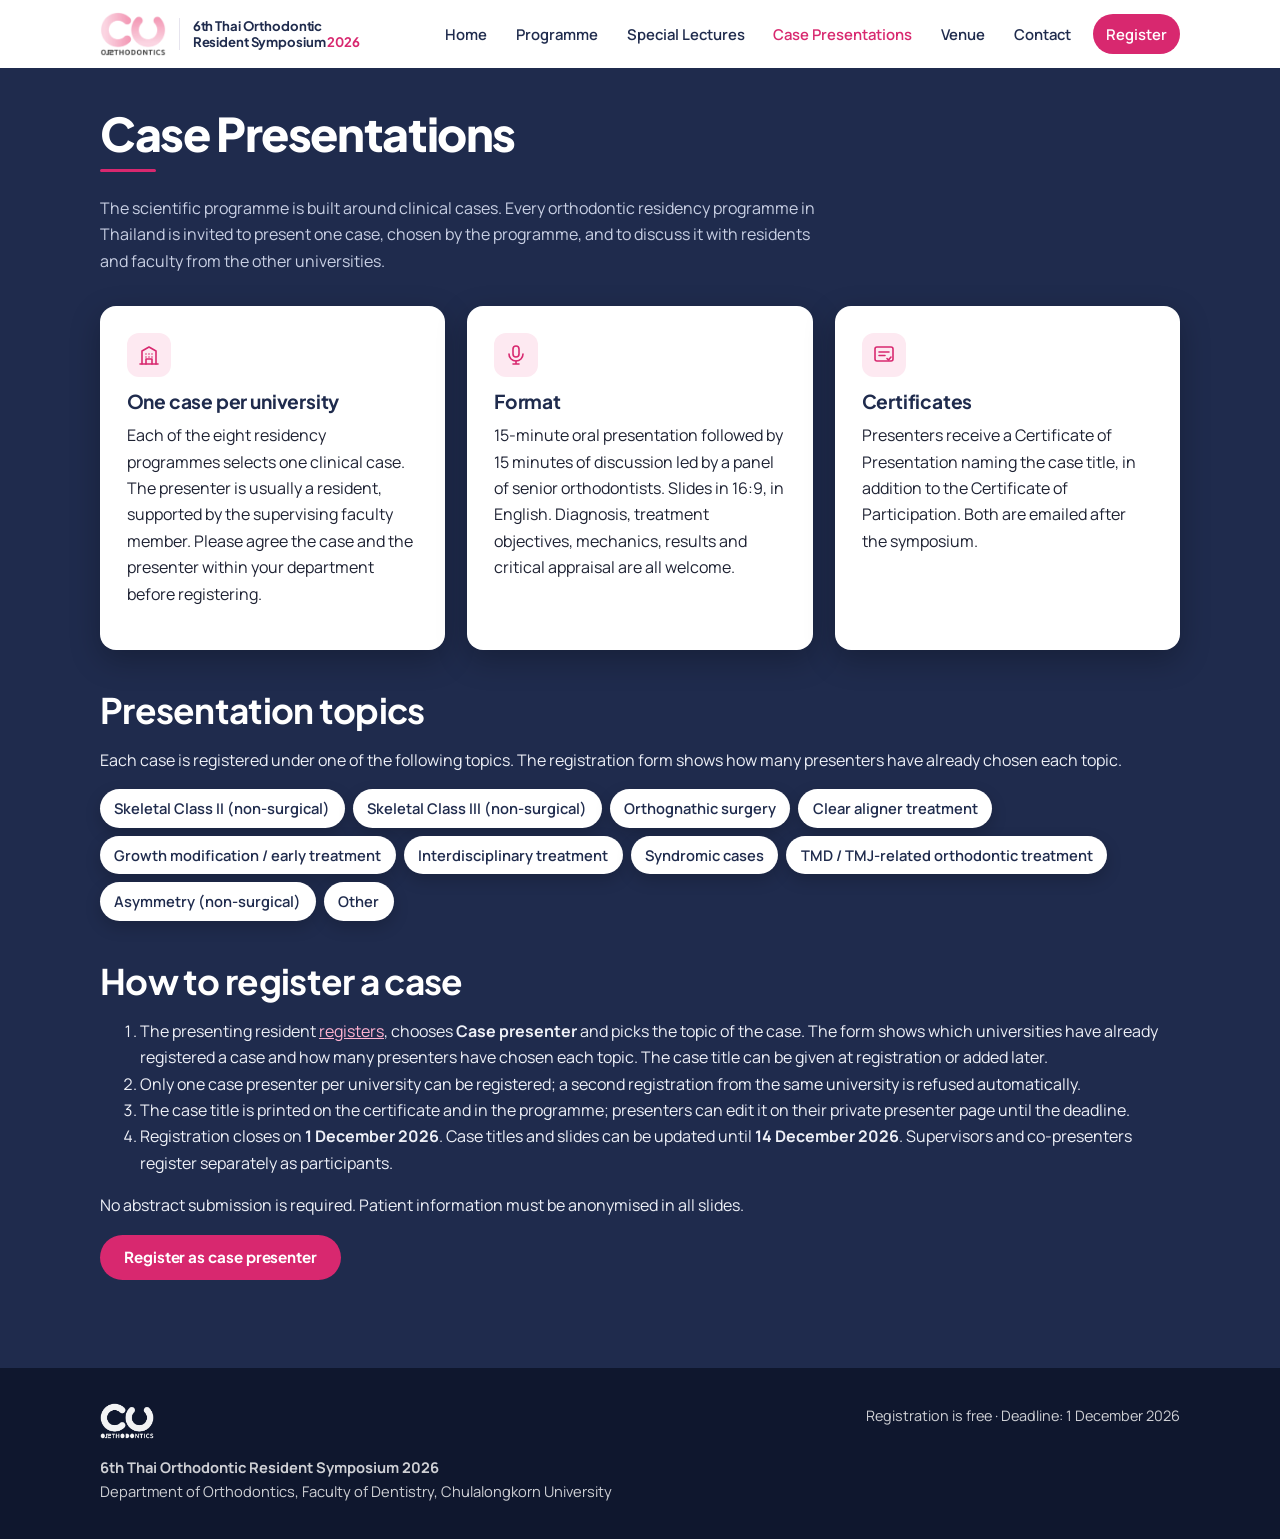
==== commit afe5cc7e: "Registration closes 1 December; eligibility notice (programme students and alumni) Co-Authored-By: C" ====
--- a/call.html
+++ b/call.html
@@ -9,7 +9,7 @@
 <link rel="preconnect" href="https://fonts.googleapis.com">
 <link href="https://fonts.googleapis.com/css2?family=Plus+Jakarta+Sans:wght@500;600;700;800&family=Manrope:wght@400;500;600;700&family=Cormorant+Garamond:ital,wght@0,600;1,500&display=swap" rel="stylesheet">
 <script>if(!matchMedia("(prefers-reduced-motion: reduce)").matches&&"IntersectionObserver" in window){document.documentElement.classList.add("js");setTimeout(function(){document.documentElement.classList.remove("js")},3000)}</script>
-<link rel="stylesheet" href="css/style.css?v=20261009a">
+<link rel="stylesheet" href="css/style.css?v=20261120a">
 </head>
 <body>
 <header class="site-header">
@@ -61,7 +61,7 @@
     <li>The presenting resident <a href="register.html">registers</a>, chooses <strong>Case presenter</strong> and picks the topic of the case. The form shows which universities have already registered a case and how many presenters have chosen each topic. The case title can be given at registration or added later.</li>
     <li>Only one case presenter per university can be registered; a second registration from the same university is refused automatically.</li>
     <li>The case title is printed on the certificate and in the programme; presenters can edit it on their private presenter page until the deadline.</li>
-    <li>Deadline for registration, case titles and slide upload: <strong><span data-config="CASE_TITLE_DEADLINE"></span></strong>. Supervisors and co-presenters register separately as participants.</li>
+    <li>Registration closes on <strong><span data-config="REGISTRATION_DEADLINE"></span></strong>. Case titles and slides can be updated until <strong><span data-config="CASE_TITLE_DEADLINE"></span></strong>. Supervisors and co-presenters register separately as participants.</li>
   </ol>
   <p>No abstract submission is required. Patient information must be anonymised in all slides.</p>
   <p><a class="btn navy" href="register.html">Register as case presenter</a></p>
@@ -79,8 +79,8 @@
     </div>
   </div>
 </footer>
-<script src="js/config.js?v=20261009a"></script>
-<script src="js/main.js?v=20261009a"></script>
+<script src="js/config.js?v=20261120a"></script>
+<script src="js/main.js?v=20261120a"></script>
 
 </body>
 </html>
--- a/css/style.css
+++ b/css/style.css
@@ -92,6 +92,9 @@
 input[type=file] { width: 100%; max-width: 100%; }
 #presenterForm, #attendanceCard { margin-top: 1.6rem; }
 .refreshing { opacity: .6; font-size: .85rem; }
+.notice.eligibility { border-left: 5px solid var(--pink); line-height: 1.5; margin-bottom: 1.6rem; }
+.notice.eligibility .th { display: inline-block; margin-top: .4rem; color: #4b5570; }
+html:not([data-theme]) .notice.eligibility { background: #fff; color: var(--ink); border-color: #e8c9d6; border-left-color: var(--pink); }
 .stack-btns .btn { width: 100%; }
 .row { display: grid; grid-template-columns: 1fr 1fr 1fr; gap: 1rem; }
 @media (max-width: 600px) { .row { grid-template-columns: 1fr; } }
